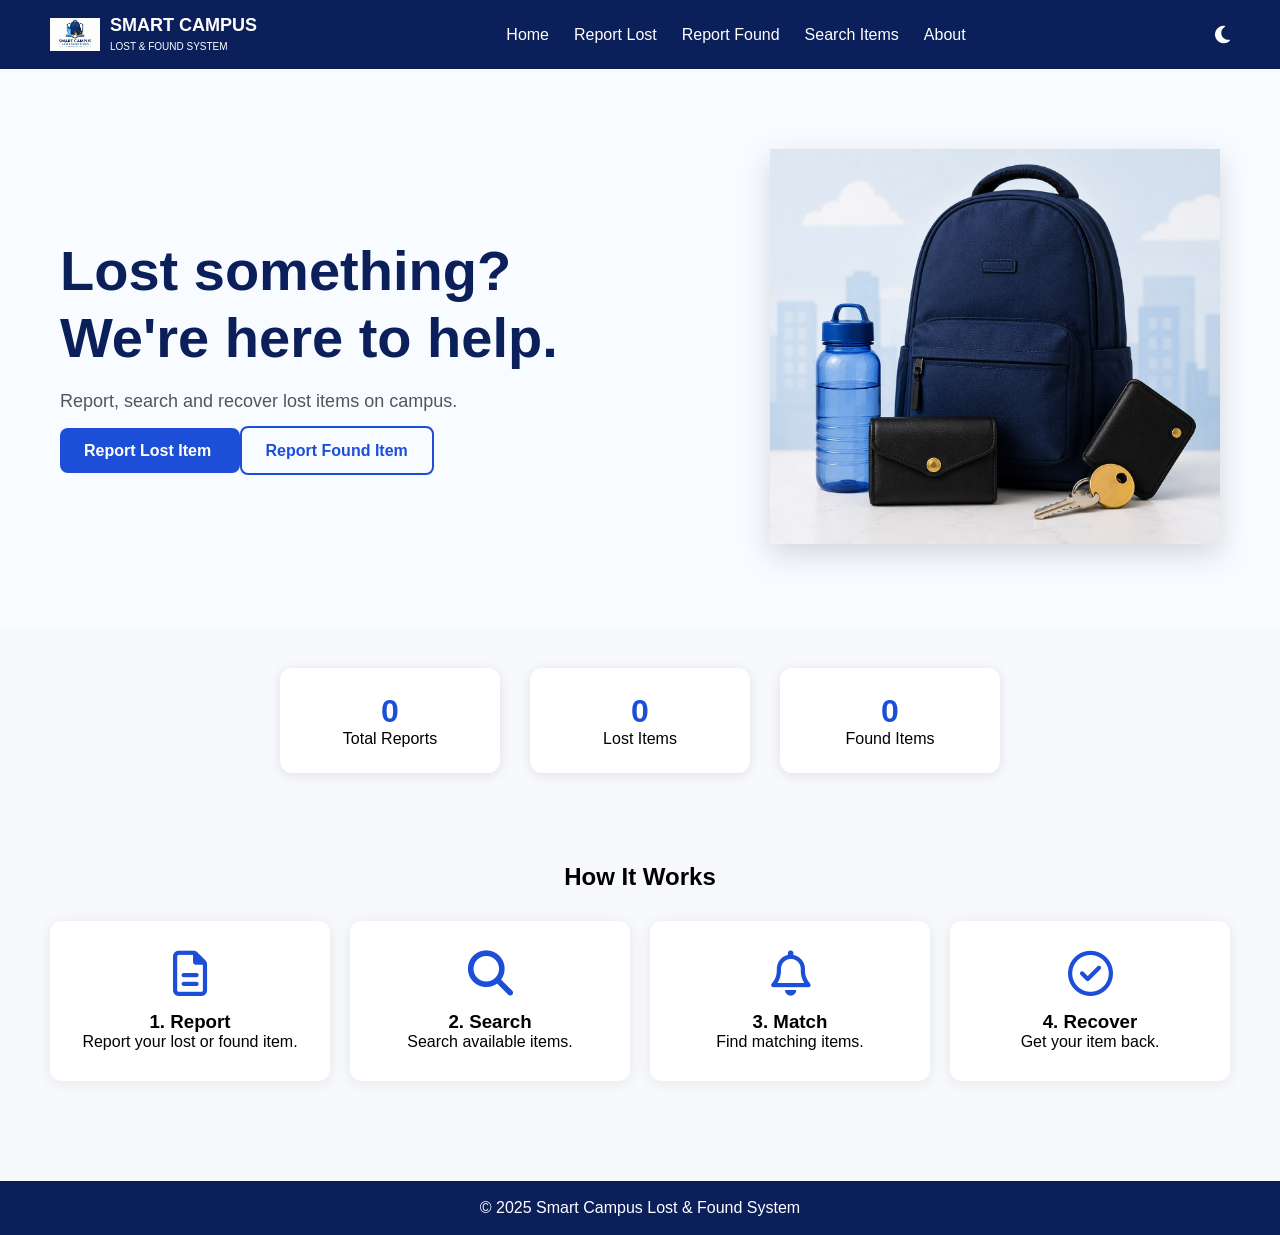
==== index.html @ adc34e16 "Initial project commit" ====
<!DOCTYPE html>
<html lang="en">
<head>
    <meta charset="UTF-8">
    <meta name="viewport" content="width=device-width, initial-scale=1.0">

    <title>Smart Campus Lost & Found</title>

    <link rel="stylesheet" href="style.css">

    <!-- PWA -->
    <link rel="manifest" href="manifest.json">
    <link rel="stylesheet" href="https://cdnjs.cloudflare.com/ajax/libs/font-awesome/6.5.1/css/all.min.css">
</head>

<body>

    <!-- Navigation -->
    <nav>
        <div class="logo">
    <img src="images/logo.png" alt="Logo">
    <div>
        <h3>SMART CAMPUS</h3>
        <small>LOST & FOUND SYSTEM</small>
    </div>
</div>

        <ul>
            <li><a href="index.html">Home</a></li>
            <li><a href="report-lost.html">Report Lost</a></li>
            <li><a href="report-found.html">Report Found</a></li>
            <li><a href="search.html">Search Items</a></li>
            <li><a href="about.html">About</a></li>
        </ul>
        <i class="fa-solid fa-moon" id="darkModeBtn"></i>
    </nav>

    <!-- Hero Section -->
    <section class="hero">

        <div class="hero-text">

            <h1>
                Lost something?<br>
                We're here to help.
            </h1>

            <p>
                Report, search and recover lost items on campus.
            </p>

            <div class="buttons">

                <a href="report-lost.html" class="btn">
                    Report Lost Item
                </a>

                <a href="report-found.html" class="btn-outline">
                    Report Found Item
                </a>

            </div>

        </div>

        <div class="hero-image">
            <img src="images/hero-image.jpg" alt="Lost and Found">
        </div>

    </section>
    <section class="dashboard">

    <div class="stat-card">
        <h2 id="totalReports">0</h2>
        <p>Total Reports</p>
    </div>

    <div class="stat-card">
        <h2 id="lostCount">0</h2>
        <p>Lost Items</p>
    </div>

    <div class="stat-card">
        <h2 id="foundCount">0</h2>
        <p>Found Items</p>
    </div>

</section>


    <!-- How it Works -->

    <section class="steps">

        <h2>How It Works</h2>

<div class="cards">

    <div class="card">
        <i class="fa-regular fa-file-lines"></i>
        <h3>1. Report</h3>
        <p>Report your lost or found item.</p>
    </div>

    <div class="card">
        <i class="fa-solid fa-magnifying-glass"></i>
        <h3>2. Search</h3>
        <p>Search available items.</p>
    </div>

    <div class="card">
        <i class="fa-regular fa-bell"></i>
        <h3>3. Match</h3>
        <p>Find matching items.</p>
    </div>

    <div class="card">
        <i class="fa-regular fa-circle-check"></i>
        <h3>4. Recover</h3>
        <p>Get your item back.</p>
    </div>

</div>

    </section>

    <footer>
        © 2025 Smart Campus Lost & Found System
    </footer>

    <script src="script.js"></script>

</body>
</html>
---- style.css ----
*{
    margin:0;
    padding:0;
    box-sizing:border-box;
    font-family:Arial, sans-serif;
}

body{
    background:#f7f9fc;
}

/* NAVBAR */

nav{
    background:#0b1f5b;
    color:white;
    display:flex;
    justify-content:space-between;
    align-items:center;
    padding:15px 50px;
    position:sticky;
    top:0;
}

nav ul{
    list-style:none;
    display:flex;
    gap:25px;
}

nav a{
    color:white;
    text-decoration:none;
}

nav i{
    font-size:20px;
    cursor:pointer;
}

.logo{
    display:flex;
    align-items:center;
    gap:10px;
}

.logo img{
    width:50px;
}

.logo h3{
    margin:0;
    font-size:18px;
}

.logo small{
    font-size:10px;
}

/* HERO */

.hero{
    display:flex;
    justify-content:space-between;
    align-items:center;
    padding:80px 60px;
    background:#f8fbff;
}

.hero-text{
    width:50%;
}

.hero-text h1{
    font-size:56px;
    color:#0b1f5b;
    line-height:1.2;
}
.hero-text p{
    margin-top:20px;
    font-size:18px;
    color:#555;
    max-width:500px;
}

.hero-image img{
    width:450px;
    filter:drop-shadow(0 10px 15px rgba(0,0,0,.15));
}

/* BUTTONS */

.buttons{
    margin-top:30px;
}

.btn{
    background:#1d4ed8;
    color:white;
    padding:14px 24px;
    border-radius:8px;
    text-decoration:none;
    font-weight:bold;
}

.btn:hover{
    background:#1740b5;
}

.btn-outline{
    border:2px solid #1d4ed8;
    color:#1d4ed8;
    padding:14px 24px;
    border-radius:8px;
    text-decoration:none;
    font-weight:bold;
}


/* STEPS */

.steps{
    padding:50px;
    text-align:center;
}

.cards{
    margin-top:30px;

    display:grid;
    grid-template-columns:repeat(4,1fr);
    gap:20px;
}

.card{
    background:white;
    padding:30px;
    border-radius:12px;
    text-align:center;
    box-shadow:0 2px 15px rgba(0,0,0,.08);
    transition:0.3s;
}

.card:hover{
    transform:translateY(-5px);
}

.card i{
    font-size:45px;
    color:#1d4ed8;
    margin-bottom:15px;
}

footer{
    background:#0b1f5b;
    color:white;
    text-align:center;
    padding:18px;
    margin-top:50px;
}
.form-container{
    width:80%;
    margin:40px auto;
    background:white;
    padding:30px;
    border-radius:12px;
    box-shadow:0 2px 15px rgba(0,0,0,.1);
}

.form-container h1{
    color:#0b1f5b;
    margin-bottom:10px;
}

.form-grid{
    display:grid;
    grid-template-columns:1fr 1fr;
    gap:20px;
    margin-top:20px;
}

input,
select,
textarea{
    width:100%;
    padding:12px;
    margin-top:5px;
    border:1px solid #ddd;
    border-radius:6px;
}

textarea{
    height:120px;
    margin-bottom:20px;
}

label{
    font-weight:600;
}

.submit-btn{
    width:100%;
    background:#1d4ed8;
    color:white;
    border:none;
    padding:14px;
    border-radius:8px;
    cursor:pointer;
    font-size:16px;
}

.submit-btn:hover{
    background:#173fb0;
} 

.search-section{
    width:80%;
    margin:auto;
    padding:40px;
}

#searchInput{
    margin:20px 0;
}

#results{
    display:grid;
    grid-template-columns:repeat(auto-fill,minmax(250px,1fr));
    gap:20px;
}

.result-card{
    background:white;
    border-radius:12px;
    padding:20px;
    box-shadow:0 5px 15px rgba(0,0,0,.1);
    transition:.3s;
}

.result-card:hover{
    transform:translateY(-5px);
}

.dashboard{
    display:flex;
    justify-content:center;
    gap:30px;
    padding:40px;
    flex-wrap:wrap;
}

.stat-card{
    background:white;
    width:220px;
    padding:25px;
    text-align:center;
    border-radius:12px;
    box-shadow:0 2px 12px rgba(0,0,0,.1);
}

.stat-card h2{
    color:#1d4ed8;
    font-size:2rem;
}

.dark-mode{
    background:#121212;
    color:white;
}

.dark-mode nav{
    background:#000;
}

.dark-mode .card,
.dark-mode .result-card,
.dark-mode .form-container,
.dark-mode .stat-card{
    background:#1f1f1f;
    color:white;
}
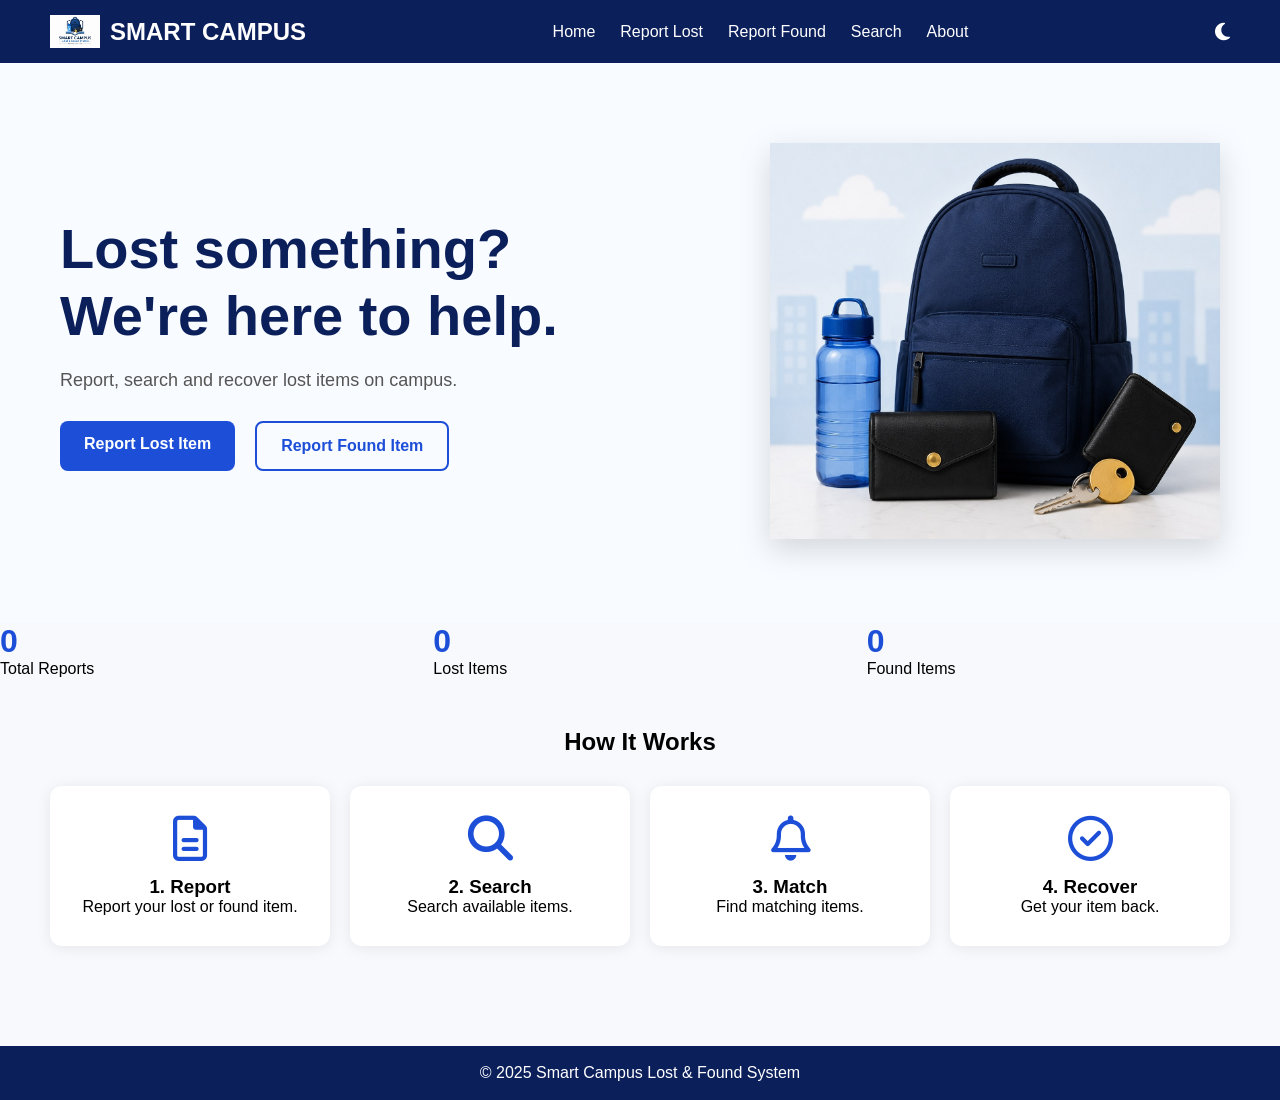
==== commit 93f480e6: "Configured PWA for installation" ====
--- a/index.html
+++ b/index.html
@@ -11,28 +11,48 @@
     <!-- PWA -->
     <link rel="manifest" href="manifest.json">
     <link rel="stylesheet" href="https://cdnjs.cloudflare.com/ajax/libs/font-awesome/6.5.1/css/all.min.css">
+    <link rel="manifest" href="manifest.json">
+
+    <meta name="theme-color" content="#0b1f5b">
+
+    <link rel="icon" href="images/icon-192.png">
+
+    <link rel="apple-touch-icon" href="images/apple-icon.png">
 </head>
 
 <body>
 
     <!-- Navigation -->
     <nav>
-        <div class="logo">
-    <img src="images/logo.png" alt="Logo">
-    <div>
-        <h3>SMART CAMPUS</h3>
-        <small>LOST & FOUND SYSTEM</small>
+
+    <div class="logo">
+
+        <img src="images/logo.png" alt="Logo">
+
+        <h2>SMART CAMPUS</h2>
+
     </div>
-</div>
 
-        <ul>
-            <li><a href="index.html">Home</a></li>
-            <li><a href="report-lost.html">Report Lost</a></li>
-            <li><a href="report-found.html">Report Found</a></li>
-            <li><a href="search.html">Search Items</a></li>
-            <li><a href="about.html">About</a></li>
-        </ul>
-        <i class="fa-solid fa-moon" id="darkModeBtn"></i>
+    <div class="menu-toggle">
+
+        ☰
+
+    </div>
+
+    <ul class="nav-links">
+
+        <li><a href="index.html">Home</a></li>
+
+        <li><a href="report-lost.html">Report Lost</a></li>
+
+        <li><a href="report-found.html">Report Found</a></li>
+
+        <li><a href="search.html">Search</a></li>
+
+        <li><a href="about.html">About</a></li>
+
+    </ul>
+     <i class="fa-solid fa-moon" id="darkModeBtn"></i>
     </nav>
 
     <!-- Hero Section -->
--- a/style.css
+++ b/style.css
@@ -38,6 +38,18 @@
     cursor:pointer;
 }
 
+ .menu-toggle{
+
+    display:none;
+
+    font-size:30px;
+
+    cursor:pointer;
+
+    color:white;
+
+}
+
 .logo{
     display:flex;
     align-items:center;
@@ -92,7 +104,9 @@
 
 .buttons{
     margin-top:30px;
-}
+    display:flex;
+    gap:20px;
+       }
 
 .btn{
     background:#1d4ed8;
@@ -242,20 +256,22 @@
 }
 
 .dashboard{
-    display:flex;
+
+    display:flex;
+
     justify-content:center;
-    gap:30px;
-    padding:40px;
+
+    gap:20px;
+
     flex-wrap:wrap;
-}
-
+
+}
 .stat-card{
-    background:white;
-    width:220px;
-    padding:25px;
-    text-align:center;
-    border-radius:12px;
-    box-shadow:0 2px 12px rgba(0,0,0,.1);
+
+    flex:1;
+
+    min-width:220px;
+
 }
 
 .stat-card h2{
@@ -278,4 +294,132 @@
 .dark-mode .stat-card{
     background:#1f1f1f;
     color:white;
+}
+/* ==========================
+   Mobile Responsive Design
+========================== */
+
+@media screen and (max-width:768px){
+
+    nav{
+        flex-direction:column;
+        padding:15px;
+        text-align:center;
+        display:flex;
+        justify-content:space-between;
+        align-items:center;
+        flex-wrap:wrap;
+    }
+
+    nav ul{
+        flex-direction:column;
+        margin-top:15px;
+        gap:12px;
+        padding:0;
+    }
+
+    nav li{
+        list-style:none;
+    }
+    
+    .buttons{
+    display:flex;
+    flex-direction:column;
+    align-items:center;
+    gap:15px;
+   }
+
+   .buttons a{
+    width:220px;
+    text-align:center;
+   }
+
+    .menu-toggle{
+        display:block;
+                }
+
+    .nav-links{
+        display:none;
+        width:100%;
+        flex-direction:column;
+        text-align:center;
+        margin-top:15px;
+             }
+    .nav-links.active{
+                  display:flex;
+                    }
+
+    .nav-links li{
+
+        margin:10px 0;
+
+    }
+
+}
+@media screen and (max-width:768px){
+
+    .hero{
+
+        flex-direction:column;
+
+        text-align:center;
+
+        padding:30px;
+
+    }
+
+    .hero-text{
+
+        margin-bottom:30px;
+
+    }
+
+    .hero-text h1{
+
+        font-size:36px;
+
+    }
+
+    .hero-image img{
+
+        width:100%;
+
+        max-width:350px;
+
+    }
+
+}
+@media screen and (max-width:768px){
+
+    .form-container{
+
+        width:95%;
+
+        padding:20px;
+
+    }
+
+    .form-grid{
+
+        grid-template-columns:1fr;
+
+    }
+
+}
+#results{
+
+    display:grid;
+
+    grid-template-columns:
+    repeat(auto-fit,minmax(250px,1fr));
+
+    gap:20px;
+
+}
+img{
+
+    max-width:100%;
+
+    height:auto;
+
 }
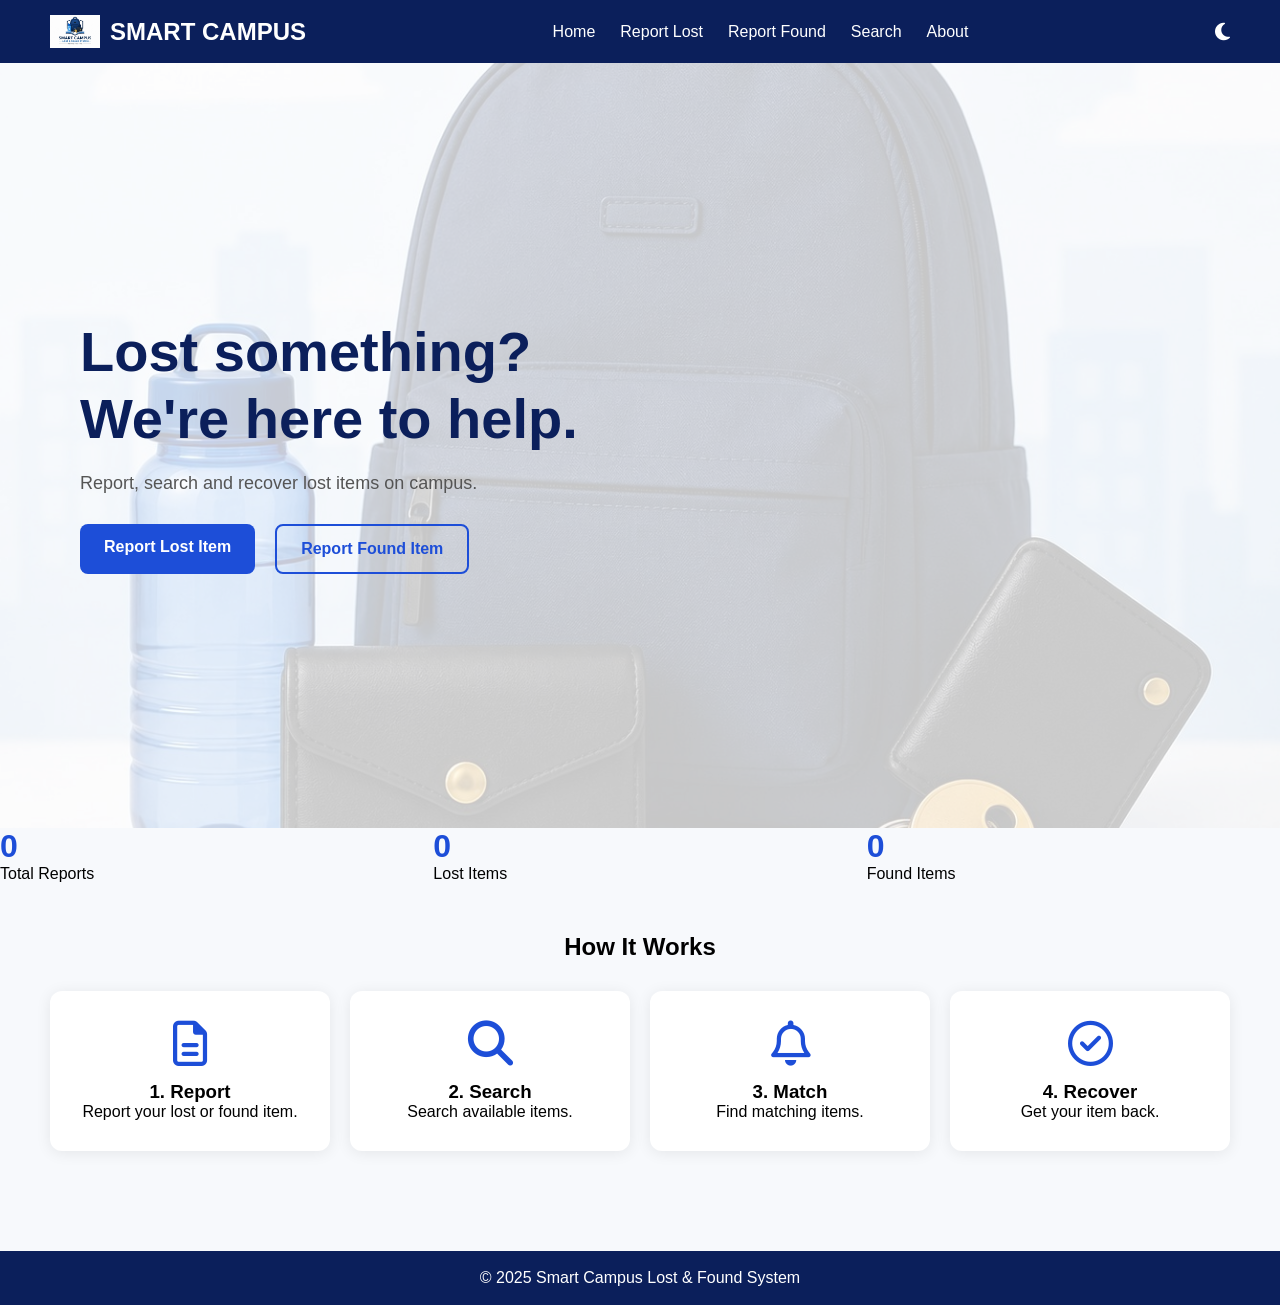
==== commit 06680f9a: "Added PWA icons" ====
--- a/index.html
+++ b/index.html
@@ -12,11 +12,8 @@
     <link rel="manifest" href="manifest.json">
     <link rel="stylesheet" href="https://cdnjs.cloudflare.com/ajax/libs/font-awesome/6.5.1/css/all.min.css">
     <link rel="manifest" href="manifest.json">
-
     <meta name="theme-color" content="#0b1f5b">
-
     <link rel="icon" href="images/icon-192.png">
-
     <link rel="apple-touch-icon" href="images/apple-icon.png">
 </head>
 
@@ -81,10 +78,6 @@
 
             </div>
 
-        </div>
-
-        <div class="hero-image">
-            <img src="images/hero-image.jpg" alt="Lost and Found">
         </div>
 
     </section>
--- a/style.css
+++ b/style.css
@@ -72,15 +72,35 @@
 /* HERO */
 
 .hero{
+
+    min-height:85vh;
     display:flex;
     justify-content:space-between;
     align-items:center;
-    padding:80px 60px;
-    background:#f8fbff;
+    padding:80px;
+    background-image:url("images/hero-image.jpg");
+    background-size:cover;
+    background-position:center;
+    background-repeat:no-repeat;
+    position:relative;
+
+}
+
+   .hero::before{
+    content:"";
+    position:absolute;
+    top:0;
+    left:0;
+    width:100%;
+    height:100%;
+    background:rgba(255,255,255,.78);
+
 }
 
 .hero-text{
     width:50%;
+    position:relative;
+    z-index:1;
 }
 
 .hero-text h1{
